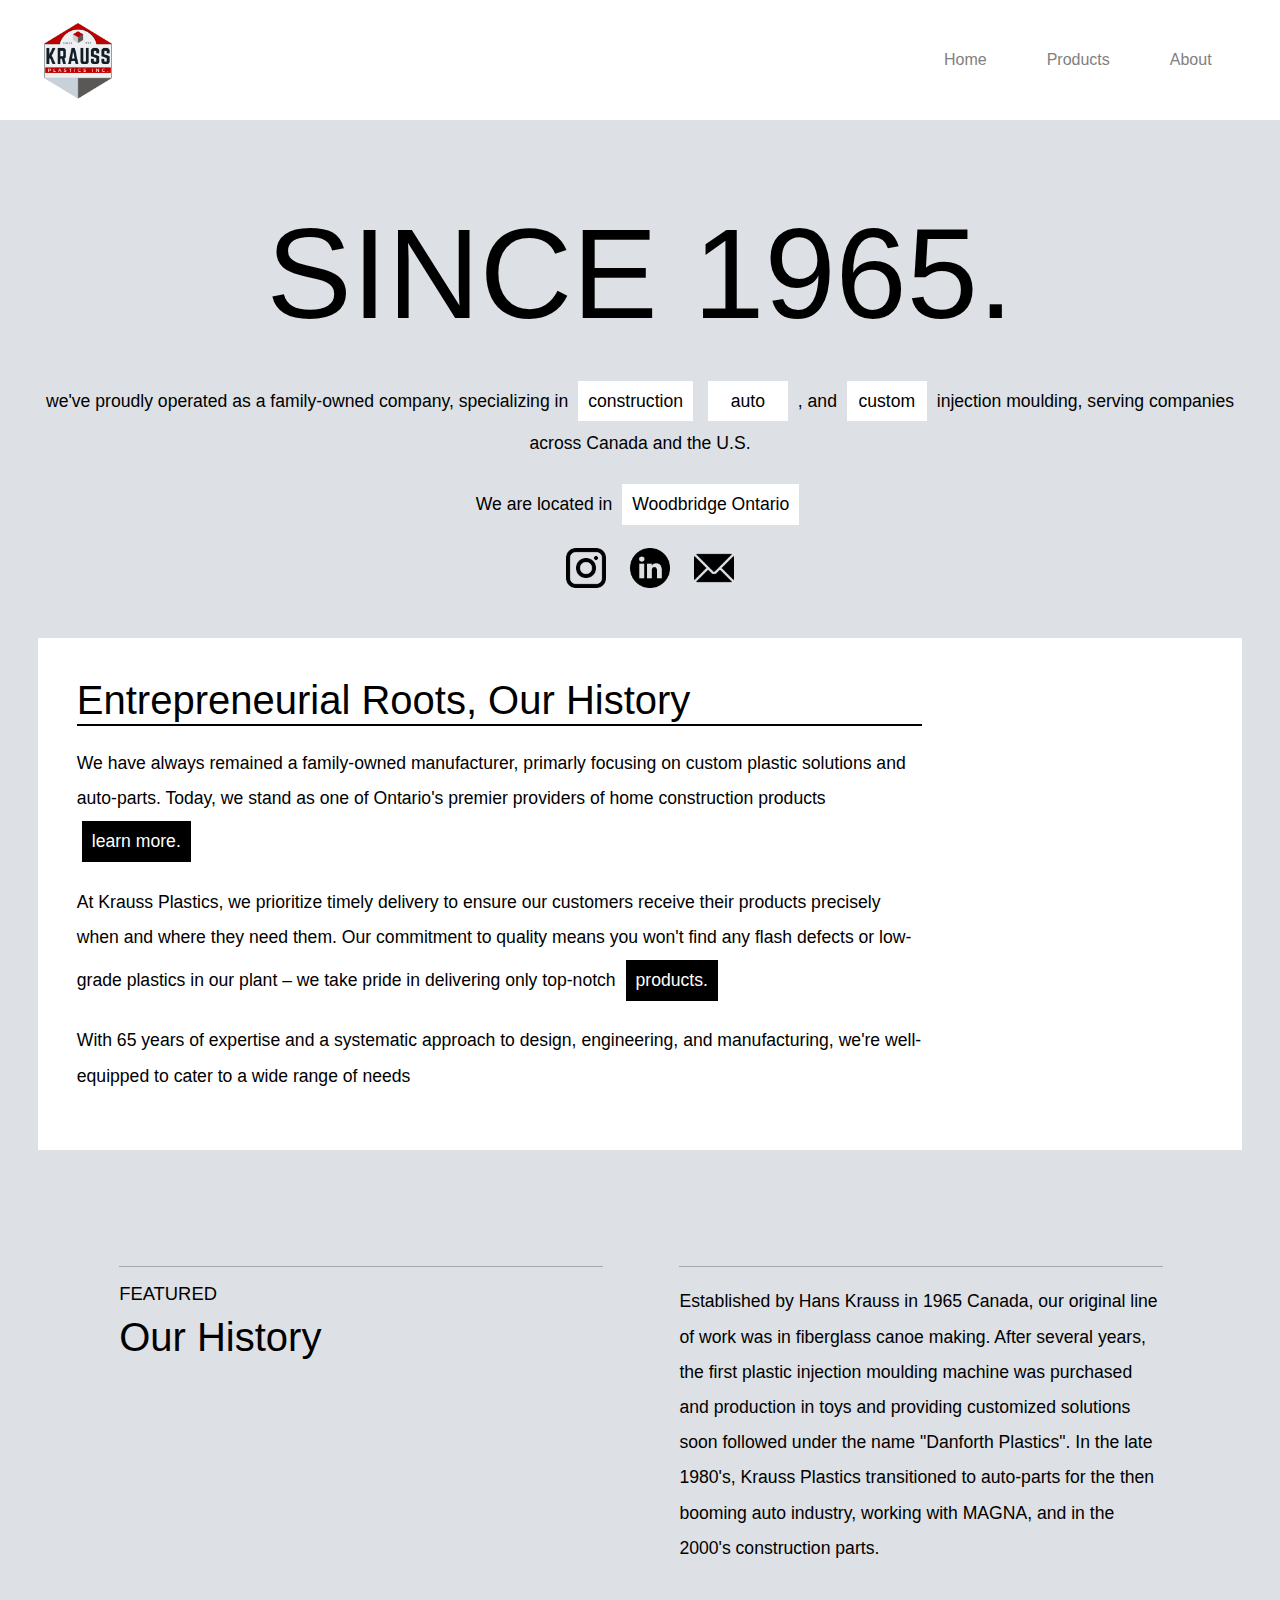
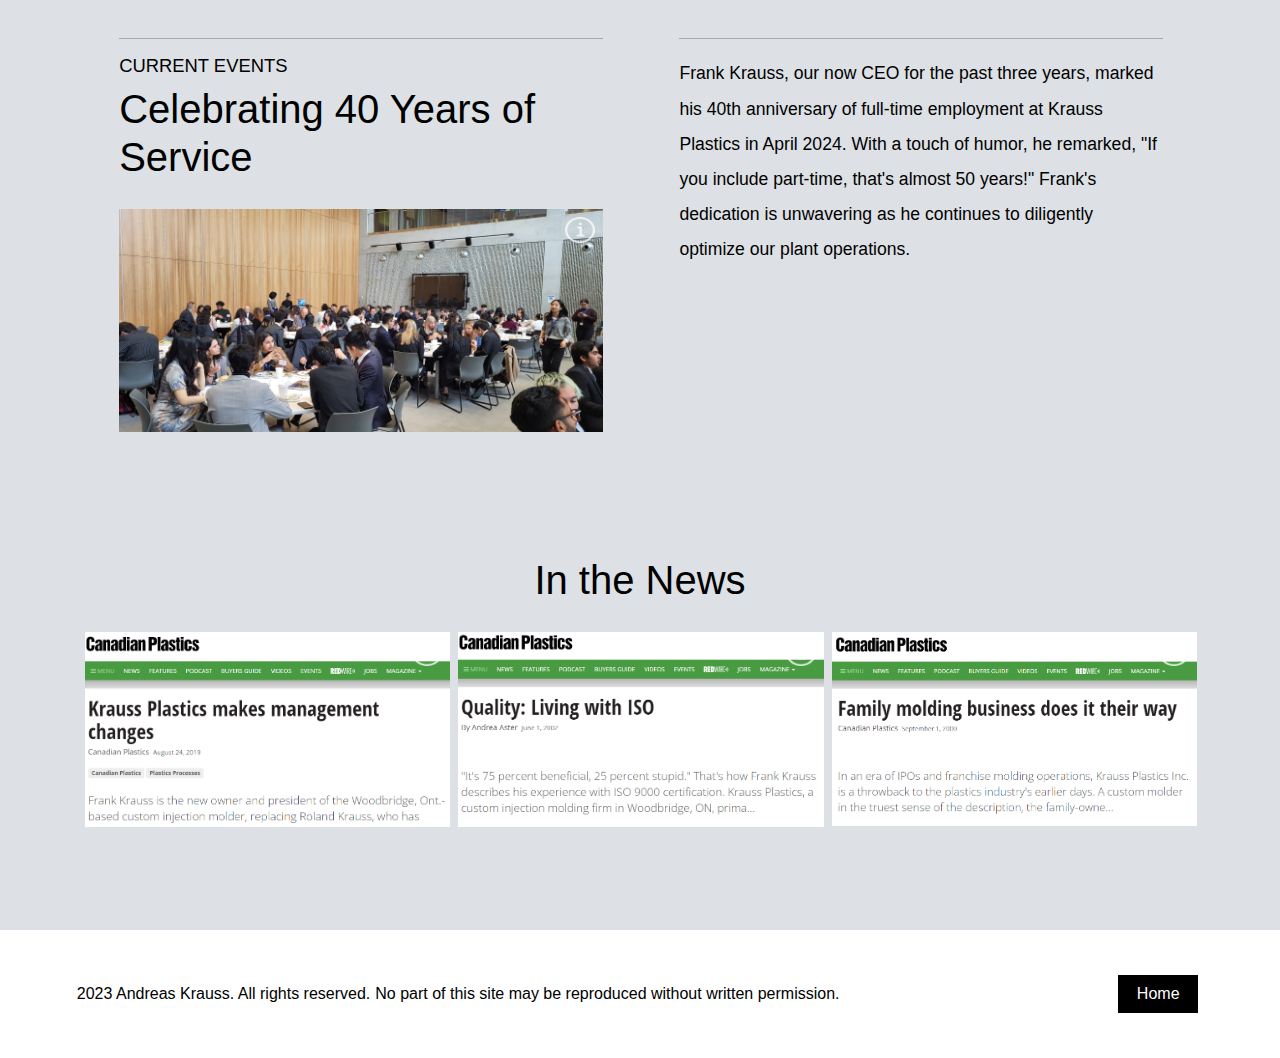
==== about.html @ 6f886833 "Project Initialization." ====
<!DOCTYPE html>
<html lang="en">
<head>

  <meta charset="UTF-8">
  <meta http-equiv="X-UA-Compatible" content="IE=edge">
  <meta name="viewport" content="width=device-width, initial-scale=1">

  <link rel="stylesheet" href="css/bootstrap.min.css">
  <link rel="stylesheet" href="css/main_styles.css">
  <link rel="stylesheet" href="css/user_bar_styles.css">
  <link rel="stylesheet" href="css/column&button_styles.css">
  <link rel="stylesheet" href="css/responsive_styles.css">

  <script src="js/info_button.js" defer></script>
  <script src="js/dynamic_loading.js"></script>
  <script src="js/slides.js" defer></script>


  <title>AK</title>
  <link rel="icon" type="image/png" href="media/icons/favicon.png">
</head>
<body>

<section class="navbar">
  <img src="media/home/logo.png" style="width: 80px; height: 80px; margin-right: auto; margin-block: 20px">
  <a href="index.html">Home</a>
  <a href="products.html">Products</a>
  <a href="about.html">About</a>

</section>

<section class="intro_content">
  <div class="title"> SINCE 1965. </div>
  <p> we've proudly operated as a family-owned company, specializing in <a href="" class="button_1">construction</a> <a href="" class="button_1">auto</a> , and <a href="" class="button_1">custom</a> injection moulding, serving companies across Canada and the U.S. </p>
  <p> We are located in <a href="products.html" class="button_1b">Woodbridge Ontario </a>
  <div class="social_bar"> <a href="https://www.instagram.com/andreas.krauss.04/"><img src="media/icons/instagram.png" alt=""></a> <a href="https://www.linkedin.com/in/andreskrauss/"><img src="media/icons/linkedin.png" alt=""></a> <a href="mailto:andreas@andreas.krauss.ca"><img src="media/icons/email.png" alt=""></a> </div>
</section>


<section class="history_content">
  <div style="width: 75%">
    <h1> Entrepreneurial Roots, Our History </h1>
    <p> We have always remained a family-owned manufacturer, primarly focusing on custom plastic solutions and auto-parts. Today, we stand as one of Ontario's premier providers of home construction products <a href="about.html" class="button_1c">learn more.</a> </p>
    <p> At Krauss Plastics, we prioritize timely delivery to ensure our customers receive their products precisely when and where they need them. Our commitment to quality means you won't find any flash defects or low-grade plastics in our plant – we take pride in delivering only top-notch <a href="products.html" class="button_1c"> products.</a> </p>
    <p> With 65 years of expertise and a systematic approach to design, engineering, and manufacturing, we're well-equipped to cater to a wide range of needs </p>
  </div>
</section>


<section class="sub_content" style=""">
  <div class="row2">
    <div class="column2">
      <hr>
      <h5> FEATURED</h5>
      <h1> Our History </h1>
    </div>

    <div class="column2">
      <hr>
      <p>Established by Hans Krauss in 1965 Canada, our original line of work was in fiberglass canoe making. After several years, the first plastic injection moulding machine was purchased and production in toys and providing customized solutions soon followed under the name "Danforth Plastics". In the late 1980's, Krauss Plastics transitioned to auto-parts for the then booming auto industry, working with MAGNA, and in the 2000's construction parts.</p>
    </div>
  </div>
<div class="row2">
  <div class="column2">
    <hr>
    <h5> CURRENT EVENTS</h5>
    <h1> Celebrating 40 Years of Service </h1>
    <div class="img_container2">
      <a href="https://www.linkedin.com/in/andreskrauss/recent-activity/all/" class="social-item"  target="_blank"> <img src="media/icons/info.png"></a>
      <img src="media/projects/networking/rsm/rsm_1.jpg" alt="Project 2">
      <div class="caption-text"> Hosting Ready Set Market 2023 with IBA.</div>
    </div>
  </div>

  <div class="column2">
    <hr>
    <p>
      Frank Krauss, our now CEO for the past three years, marked his 40th anniversary of full-time employment at Krauss Plastics in April 2024. With a touch of humor, he remarked, "If you include part-time, that's almost 50 years!" Frank's dedication is unwavering as he continues to diligently optimize our plant operations. </p>
  </div>
</div>
</section>

<section class="sub_content">
  <br>
  <h1> In the News </h1>


  <div class="row">
    <div class="column">
      <div class="img_container">
        <a href="https://www.canplastics.com/features/quality-living-with-iso/" class="social-item"  target="_blank"> <img src="media/icons/info.png"></a>
        <img src="media/news/canadian_plastics.PNG" alt="Project 2">
        <div class="caption-text">Promotion of Frank Krauss in 2019, joined by Ingrid Krauss now Vice-President, and the Production Manager John Krauss</div>
      </div>
    </div>

    <div class="column">
      <div class="img_container">
        <a href="https://www.canplastics.com/features/quality-living-with-iso/" class="social-item"  target="_blank"> <img src="media/icons/info.png"></a>
        <img src="media/news/iso_article.PNG" class="caption" alt="Project 5">
        <div class="caption-text">An interview with then production manager Frank Krauss.</div>
      </div>
    </div>
    <div class="column column_odd">
      <div class="img_container">
        <a href="https://www.canplastics.com/canplastics/krauss-plastics-makes-management-changes/1003450609/" class="social-item"  target="_blank"> <img src="media/icons/info.png"></a>
        <img src="media/news/managment_change.PNG" class="caption" alt="">
        <div class="caption-text"> First featured in the Canadian Plastics Magazine. </div>
      </div>
    </div>


  </div>
</section>







<footer>
  2023 Andreas Krauss. All rights reserved. <span class="responsive_remove" style="margin-left: 5px">  No part of this site may be reproduced without written permission. </span>
  <a href="index.html" class="button_1b" style="margin-left: auto; text-align: center; background-color: black; color: white"> Home</a>
</footer>


</body>
</html>
---- css/main_styles.css ----
* {
    box-sizing: border-box;
}


:root {
    --primary-bg-color: #DDE0E4;
    --secondary-bg-color: #FFFFFF;
    --primary-text-color: black;
    --accent-color-A: #A6ABBD;
    --accent-color-B: #484848;

}

.intro_content, .history_content {
    margin-block: 50px;
    margin-inline: 3vw;
    text-align: center;
    align-items: center;
}

.history_content {
    text-align: left;
    background-color: white;
    padding: 3vw;
}
.history_content p {
    margin-block: 1em;
}

.history_content h1 {
    border-bottom: 2px solid black;

}

body {
    /* Default font */
    background-color: var(--primary-bg-color);
    color: var(--primary-text-color);
    font-weight: lighter;
    font-family: "Lato", sans-serif;


}



/*Main Sections */
.main_content {
    margin-block: 100px;
    margin-inline: 3vw;
    padding: 3vw;
    background-color: var(--secondary-bg-color);
    text-align: center;
    align-items: center;

}

.sub_content {
    margin-block: 100px;
    margin-inline: 6vw;
    text-align: center;
    align-items: center;
}


.slides_content img{
    width: 100%;
    height: 100%;
}

.sub_content img {
    width: 100%;
    height: 100%;
}






/* FOOTER */
footer {
    margin-top: 8vw;
    padding-inline: 6vw;
    padding-block: 40px;
    background-color: white;
    color: black;
    display: flex;
    text-align: center;
    align-items: center;

}

/* GENERAL */

p {
    margin-block: 1em;
    font-size: 1.1em;
    line-height: 2;
}

h1 {
    margin-bottom: 20px;
}

h5 {
    font-size: 1.15em;

}
a {
    text-decoration: none;
}
.title {
    font-size: 8em;
    display: inline-block;
    line-height: 1em;
    padding-top: 40px;
    margin-bottom: 20px;



}
---- css/user_bar_styles.css ----
/*SOCIAL BAR */
.social_bar {
    display: inline;
    align-items: center;
}

.social_bar img {
    width: 40px; /* Adjust the percentage as needed */
    height: auto; /* Maintain the aspect ratio */
    margin-left: 20px;
    transition: transform 0.3s ease; /* Smooth transition for the transform property */
}

.social_bar img:hover {
    transform: scale(1.2); /* Increase the size by 20% on hover */

}




/* NAVIGATION BAR */
.navbar {
    background-color: var(--secondary-bg-color);
    overflow: hidden;
    padding-inline: 3vw;
    padding-block: 0px; /*see the logo*/
    display: flex;
    justify-content: end; /* Align links to the right */
}

.navbar a {
    display: inline-block;
    color: grey;
    padding: 10px;
    text-decoration: none;
    border-radius: 20px;
    margin-inline: 20px;
    transition: background-color 0.3s, color 0.3s; /* Added transitions for background-color and color */
}
.navbar div {
    font-size: 3em;
}

.navbar a:hover {
    background-color: #ddd;
    color: black;
}

/* Slideshow container */
.slideshow-container {
    max-width: 1000px;
    position: relative;
    margin: auto;

}

/* Hide the images by default */
.mySlides {
    display: none;
}

/* Next & previous buttons */
.prev, .next {
    cursor: pointer;
    position: absolute;
    top: 50%;
    width: auto;
    font-size: 2em;
    margin-top: -22px;
    padding: 16px;
    color: white;
    transition: 0.6s ease;
    border-radius: 0 3px 3px 0;
    user-select: none;
}
.prev {
    right: 95.80%;
}

/* Position the "next button" to the right */
.next {
    right: 0;
    border-radius: 3px 0 0 3px;
}

/* On hover, add a black background color with a little bit see-through */
.prev:hover, .next:hover {
    background-color: rgba(219, 219, 219, 0.18);
}

/* Caption text */
.text {
    color: #f2f2f2;
    font-size: 15px;
    padding: 20px 12px;
    position: absolute;
    bottom: 8px;
    width: 100%;
    text-align: center;
}

/* Number text (1/3 etc) */
.numbertext {
    color: #f2f2f2;
    font-size: 12px;
    padding: 8px 12px;
    position: absolute;
    top: 0;
}

/* The dots/bullets/indicators */
.dot {
    cursor: pointer;
    height: 15px;
    width: 15px;
    margin: 20px 2px;
    background-color: #bbb;
    display: inline-block;
    transition: background-color 0.6s ease;
}

.active, .dot:hover {
    background-color: black;
}

/* Fading animation */
.fade {
    animation-name: fade;
    animation-duration: 1.5s;
    animation-fill-mode: forwards; /* Keeps the styles after the animation finishes */
}

@keyframes fade {
    from { opacity: 0; }
    to { opacity: 1; }
}
---- css/column&button_styles.css ----
/* 3 COLUMN SECTION */
.row {
    display: flex;
    flex-wrap: wrap;
    margin-left: 4px;
    margin-right: 2px;

}
.column {
    flex: 33%;
    max-width: 33.33%; /* limited the 3rd column at 33% for some reason */
    padding: 0px 4px;
}

.column img {
    margin-top: 8px;
    vertical-align: middle;
    width: 100%;
    transition: filter 0.3s ease, opacity 0.3s ease;
}

.img_container {
    position: relative;
    display: inline-block; /* Ensure inline-block for positioning */
}

.img_container:hover .caption-text {
    visibility: visible;
    opacity: 1;
}

.social-item {
    position: absolute;
    filter: invert(100%);
    top: 8px; /* Adjust the top position as needed */
    right: 8px; /* Adjust the right position as needed */
    z-index: 1; /* Ensure the icon appears above other content */
    opacity: 0.80;
    width: 30px;
    height: 26px


}

.caption-text {
    position: absolute;
    bottom: 0;
    left: 0;
    width: 100%;
    background-color: black;
    color: white;
    text-align: center;
    padding: 8px;
    visibility: hidden;
    opacity: 0;
    transition: opacity 0.3s, visibility 0.3s; /* Updated transition property */

}




    /* Responsive layout - makes a two column-layout instead of four columns */
    @media screen and (max-width: 800px) {
        .column {
            flex: 50%;
            max-width: 50%;
        }
        .column_odd{
            flex: 100%;
            max-width: 100%;
        }
    }

    /* Responsive layout - makes the two columns stack on top of each other instead of next to each other */
    @media screen and (max-width: 600px) {
        .column {
            flex: 100%;
            max-width: 100%;
        }
    }

/* 2 COLUMN SECTION */
.row2 {
    display: flex;
    flex-wrap: wrap;
    margin-left: 4px;
    margin-right: 2px;
    margin-top: 3vw;
}
.column2 {
    flex: 50%;
    max-width: 50%;
    padding: 0px 3vw;
    text-align: left;
}

.column2 img {
    margin-top: 8px;
    vertical-align: middle;
    width: 100%;
    transition: filter 0.3s ease, opacity 0.3s ease;
}

.img_container2 {
    position: relative;
    display: inline-block; /* Ensure inline-block for positioning */
}

.img_container2:hover .caption-text2 {
    visibility: visible;
    opacity: 1;
}

.social-item2 {
    position: absolute;
    filter: invert(100%);
    top: 8px; /* Adjust the top position as needed */
    right: 8px; /* Adjust the right position as needed */
    z-index: 1; /* Ensure the icon appears above other content */
    opacity: 0.80;
    width: 30px;
    height: 26px;
}

.caption-text2 {
    position: absolute;
    bottom: 0;
    left: 0;
    width: 100%;
    background-color: rgba(24, 24, 24, 0.6); /* Adjust the background color and opacity */
    color: #000000;
    text-align: center;
    padding: 8px;
    visibility: hidden;
    opacity: 0;
    transition: opacity 0.3s, visibility 0.3s; /* Updated transition property */
}

/* Responsive layout - makes a single column layout */
@media screen and (max-width: 1000px) {
    .column2 {
        flex: 100%;
        max-width: 100%;
    }
}

/* BUTTONS */
.button_1, .button_1b , .button_1c {
    display: inline-block;
    background-color: white;
    color: black;
    padding: 5px 10px; /* Adjust padding as needed */
    margin: 5px;
    min-width: 80px; /* Adjust the value according to your needs */
    white-space: nowrap; /* Prevent text from wrapping */
    line-height: 1.75;
    transition: transform 0.2s ease, background-color 0.5s ease, color 0.5s ease; /* Apply transition to transform, background-color, and color properties */
}

.button_1:hover {
    transform: scale(1.05); /* Scale up by 5% on hover */
    background-color: black; /* Change background color on hover */
    color: white; /* Change text color on hover */
}

.button_1b:hover {
    background-color: red;
    color: white;
}

.button_1c:hover {
    transform: scale(1.05); /* Scale up by 5% on hover */
}

.button_1c {
    color: white;
    background-color: black;
}
.button_1c:hover {
    transform: scale(1.05); /* Scale up by 5% on hover */
    background-color: red; /* Change background color on hover */
    color: white; /* Change text color on hover */
}
---- css/responsive_styles.css ----
.responsive_add {
    display:none;
}

/* Media Queries */
@media (max-width: 1024px) {
    /* Tablet styles */
    .navbar {
        padding: 10px 5vw; /* Adjust padding for tablet */
    }
}

@media (max-width: 768px) {
    /* Mobile styles */
    .navbar {
        justify-content: center; /* Center links on mobile */

    }
    .column-1-3 {
        display: none;
    }

    .navbar a {
        display: block;
        margin-bottom: 10px;
        margin-inline: 10px;
    }



    .responsive_remove {
        display: none;
    }
    .title {
        font-size: 3em;
    }
    .centered_content {
        padding-inline: 6vw;
    }

    .main_content {
        margin-inline: 0;
        border-radius: 0;
        padding-inline: 6vw;
    }

    .responsive_add {
        display: block;
        margin-left: 10px;
    }



}
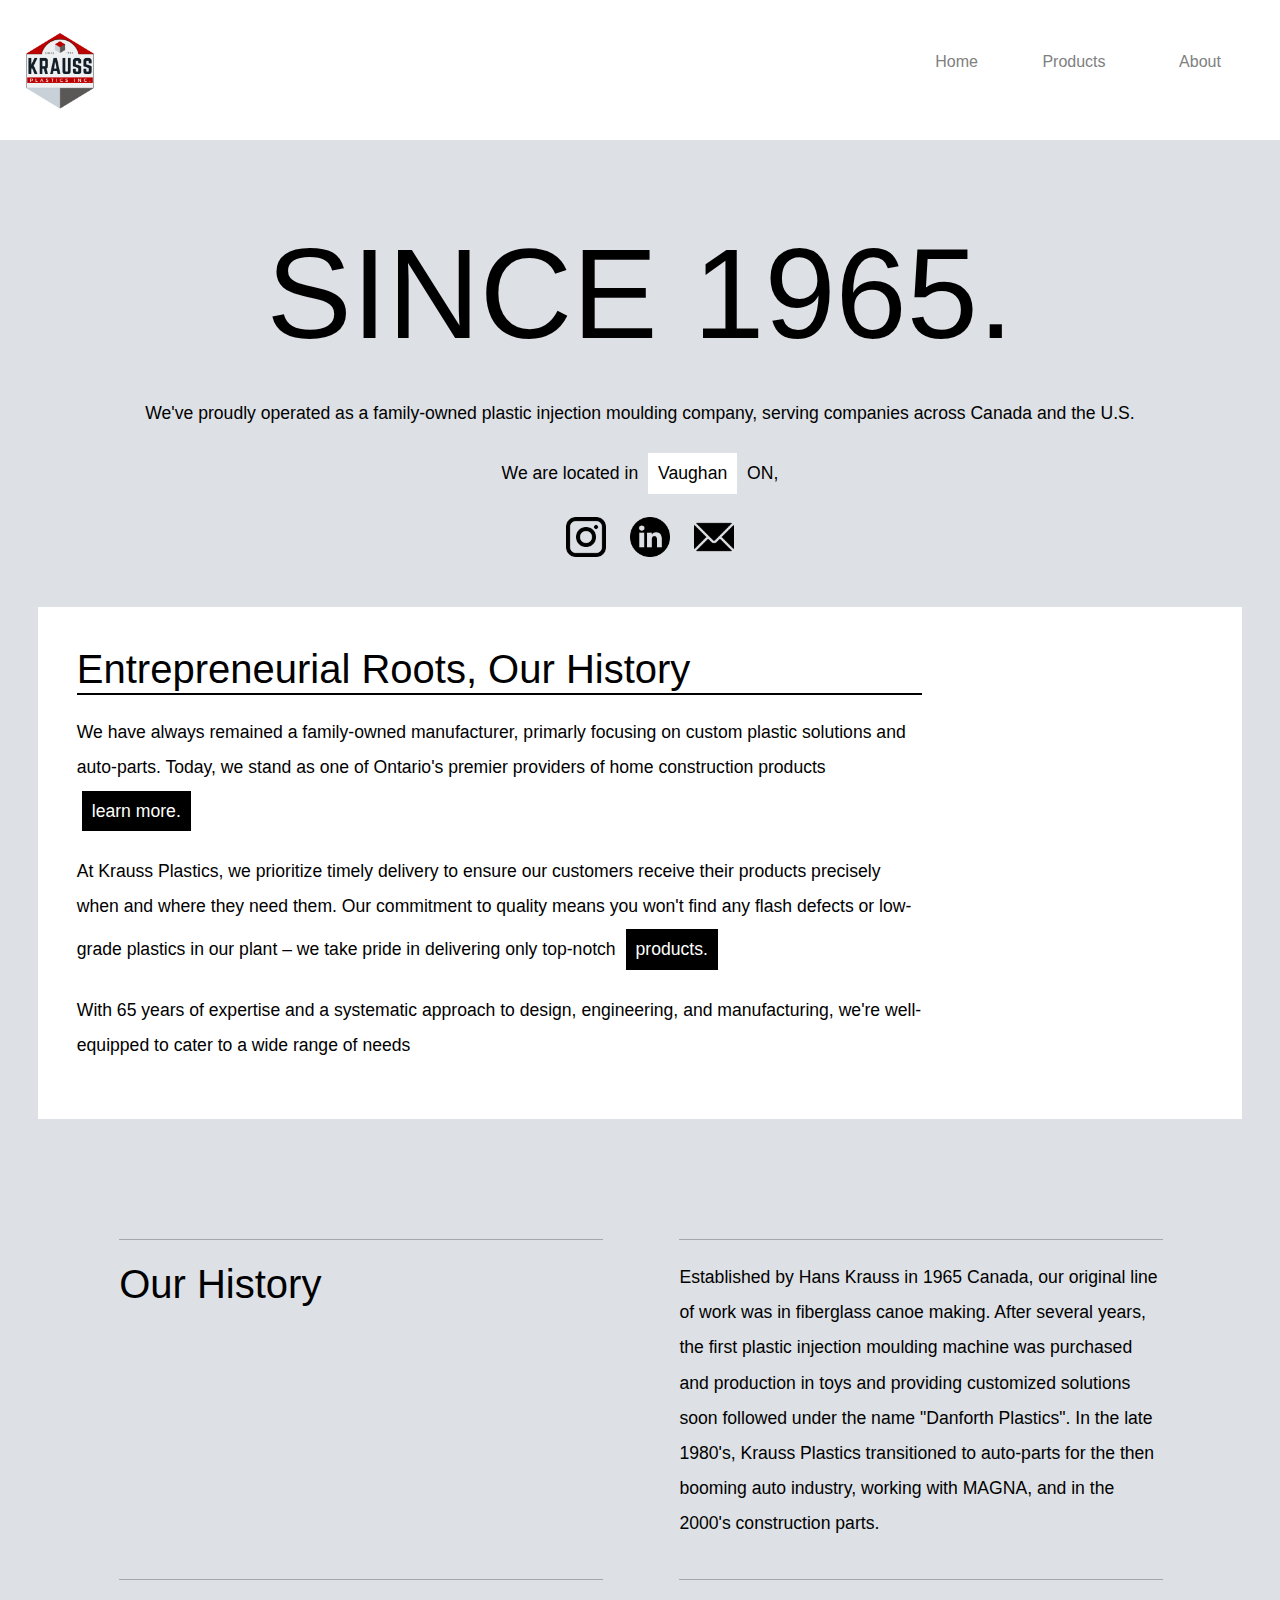
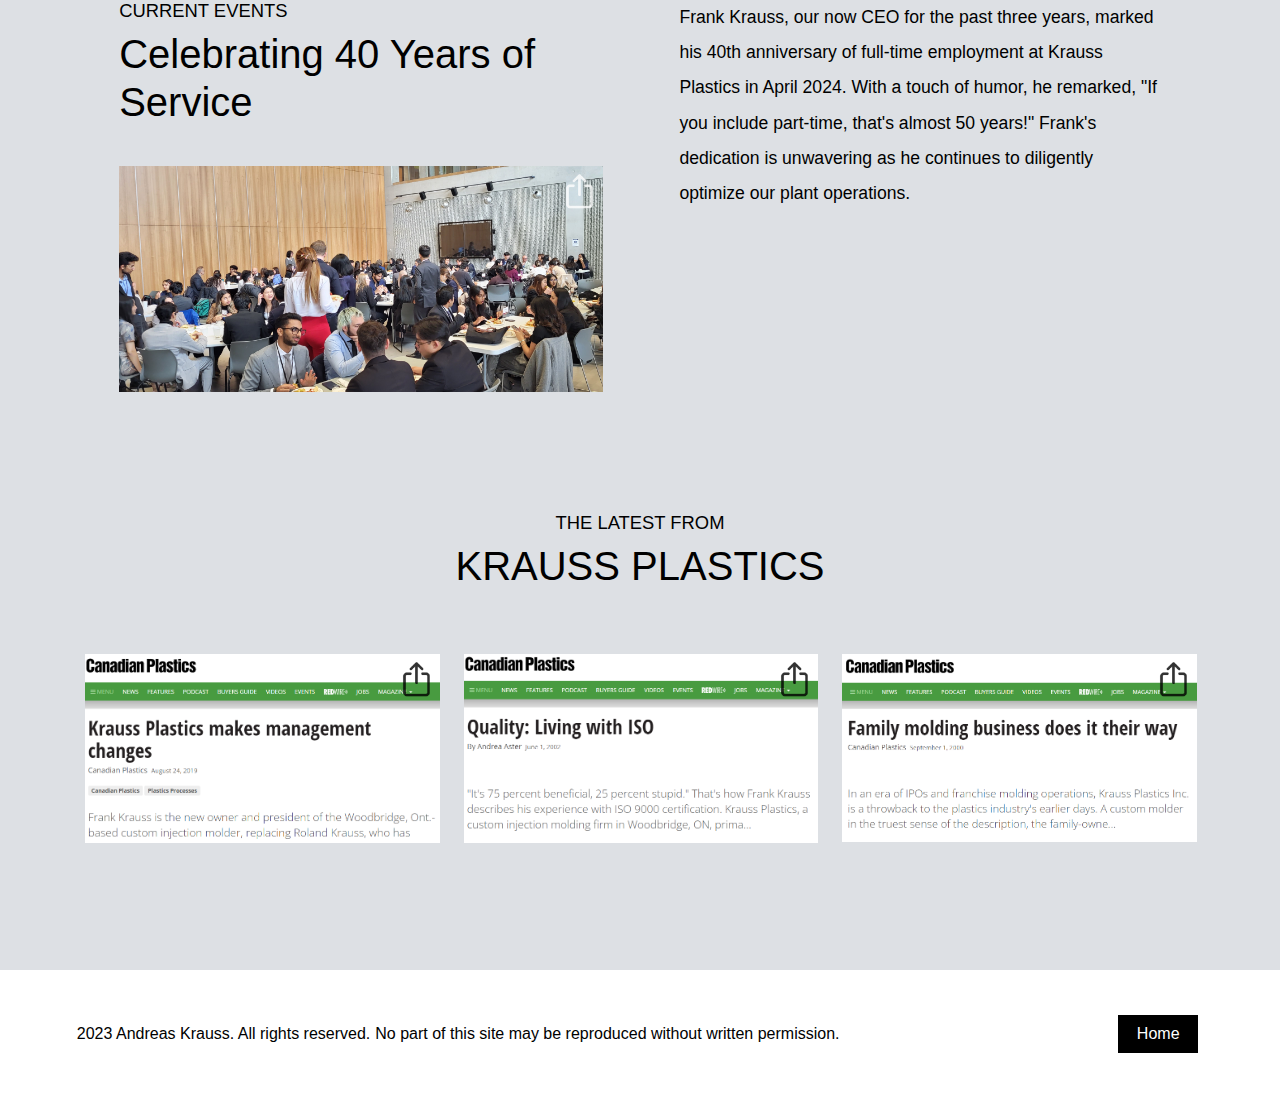
==== commit 90d06d95: "Finished Product Catalogue and updated Navbar. Still plenty of work to complete but this is an accep" ====
--- a/about.html
+++ b/about.html
@@ -23,17 +23,32 @@
 <body>
 
 <section class="navbar">
-  <img src="media/home/logo.png" style="width: 80px; height: 80px; margin-right: auto; margin-block: 20px">
-  <a href="index.html">Home</a>
-  <a href="products.html">Products</a>
-  <a href="about.html">About</a>
+    <img src="media/home/logo.png" style="width: 80px; height: 80px; margin-right: auto; margin-block: 20px">
+    <ul class="nav-links">
+        <li><a href="index.html">Home</a></li>
+        <li class="dropdown">
+            <a href="product_catalogue.html" class="dropbtn">Products</a>
+            <div class="dropdown-content">
+                <a href="product_catalogue.html">item 1</a>
+                <a href="#">item 2</a>
+            </div>
+        </li>
 
+        <li class="dropdown">
+            <a href="about.html" class="dropbtn">About</a>
+            <div class="dropdown-content">
+                <a href="product_catalogue.html">item 1</a>
+                <a href="#">item 2</a>
+            </div>
+        </li>
+    </ul>
 </section>
+
 
 <section class="intro_content">
   <div class="title"> SINCE 1965. </div>
-  <p> we've proudly operated as a family-owned company, specializing in <a href="" class="button_1">construction</a> <a href="" class="button_1">auto</a> , and <a href="" class="button_1">custom</a> injection moulding, serving companies across Canada and the U.S. </p>
-  <p> We are located in <a href="products.html" class="button_1b">Woodbridge Ontario </a>
+  <p> We've proudly operated as a family-owned plastic injection moulding company, serving companies across Canada and the U.S.</p>
+  <p> We are located in <a href="product_catalogue.html" class="button_1b"> Vaughan </a> ON,
   <div class="social_bar"> <a href="https://www.instagram.com/andreas.krauss.04/"><img src="media/icons/instagram.png" alt=""></a> <a href="https://www.linkedin.com/in/andreskrauss/"><img src="media/icons/linkedin.png" alt=""></a> <a href="mailto:andreas@andreas.krauss.ca"><img src="media/icons/email.png" alt=""></a> </div>
 </section>
 
@@ -42,71 +57,70 @@
   <div style="width: 75%">
     <h1> Entrepreneurial Roots, Our History </h1>
     <p> We have always remained a family-owned manufacturer, primarly focusing on custom plastic solutions and auto-parts. Today, we stand as one of Ontario's premier providers of home construction products <a href="about.html" class="button_1c">learn more.</a> </p>
-    <p> At Krauss Plastics, we prioritize timely delivery to ensure our customers receive their products precisely when and where they need them. Our commitment to quality means you won't find any flash defects or low-grade plastics in our plant – we take pride in delivering only top-notch <a href="products.html" class="button_1c"> products.</a> </p>
+    <p> At Krauss Plastics, we prioritize timely delivery to ensure our customers receive their products precisely when and where they need them. Our commitment to quality means you won't find any flash defects or low-grade plastics in our plant – we take pride in delivering only top-notch <a href="product_catalogue.html" class="button_1c"> products.</a> </p>
     <p> With 65 years of expertise and a systematic approach to design, engineering, and manufacturing, we're well-equipped to cater to a wide range of needs </p>
   </div>
 </section>
 
 
-<section class="sub_content" style=""">
-  <div class="row2">
-    <div class="column2">
-      <hr>
-      <h5> FEATURED</h5>
-      <h1> Our History </h1>
+<section class="sub_content" style="">
+    <div class="row">
+        <div class="col2">
+            <hr>
+            <h1> Our History </h1>
+        </div>
+        <div class="col2">
+            <hr>
+            <p>Established by Hans Krauss in 1965 Canada, our original line of work was in fiberglass canoe making. After several years, the first plastic injection moulding machine was purchased and production in toys and providing customized solutions soon followed under the name "Danforth Plastics". In the late 1980's, Krauss Plastics transitioned to auto-parts for the then booming auto industry, working with MAGNA, and in the 2000's construction parts.</p>
+        </div>
     </div>
 
-    <div class="column2">
-      <hr>
-      <p>Established by Hans Krauss in 1965 Canada, our original line of work was in fiberglass canoe making. After several years, the first plastic injection moulding machine was purchased and production in toys and providing customized solutions soon followed under the name "Danforth Plastics". In the late 1980's, Krauss Plastics transitioned to auto-parts for the then booming auto industry, working with MAGNA, and in the 2000's construction parts.</p>
+    <div class="row">
+        <div class="col2">
+            <hr>
+            <h5> CURRENT EVENTS</h5>
+            <h1> Celebrating 40 Years of Service </h1>
+            <div class="product_cell">
+                <div class="img_container">
+                  <a href="product_catalogue.html" class="social-item" target="_blank"><img src="media/icons/share.png" alt="Share"></a>
+                  <img src="media/projects/networking/rsm_people.jpg" alt="Product Image">
+                </div>
+          </div>
+        </div>
+
+        <div class="col2">
+           <hr>
+            <p> Frank Krauss, our now CEO for the past three years, marked his 40th anniversary of full-time employment at Krauss Plastics in April 2024. With a touch of humor, he remarked, "If you include part-time, that's almost 50 years!" Frank's dedication is unwavering as he continues to diligently optimize our plant operations. </p>
+        </div>
+
     </div>
+</section>
+<section class="sub_content">
+
+  <div style="margin-block: 40px">
+  <h5> THE LATEST FROM  </h5>
+  <h1> KRAUSS PLASTICS </h1>
   </div>
-<div class="row2">
-  <div class="column2">
-    <hr>
-    <h5> CURRENT EVENTS</h5>
-    <h1> Celebrating 40 Years of Service </h1>
-    <div class="img_container2">
-      <a href="https://www.linkedin.com/in/andreskrauss/recent-activity/all/" class="social-item"  target="_blank"> <img src="media/icons/info.png"></a>
-      <img src="media/projects/networking/rsm/rsm_1.jpg" alt="Project 2">
-      <div class="caption-text"> Hosting Ready Set Market 2023 with IBA.</div>
-    </div>
-  </div>
-
-  <div class="column2">
-    <hr>
-    <p>
-      Frank Krauss, our now CEO for the past three years, marked his 40th anniversary of full-time employment at Krauss Plastics in April 2024. With a touch of humor, he remarked, "If you include part-time, that's almost 50 years!" Frank's dedication is unwavering as he continues to diligently optimize our plant operations. </p>
-  </div>
-</div>
-</section>
-
-<section class="sub_content">
-  <br>
-  <h1> In the News </h1>
 
 
   <div class="row">
-    <div class="column">
+    <div class="col3" style="margin-right: 16px">
       <div class="img_container">
-        <a href="https://www.canplastics.com/features/quality-living-with-iso/" class="social-item"  target="_blank"> <img src="media/icons/info.png"></a>
+        <a href="https://www.canplastics.com/features/quality-living-with-iso/" class="social-item"  target="_blank"> <img style="filter: invert(100%)" src="media/icons/share.png"></a>
         <img src="media/news/canadian_plastics.PNG" alt="Project 2">
-        <div class="caption-text">Promotion of Frank Krauss in 2019, joined by Ingrid Krauss now Vice-President, and the Production Manager John Krauss</div>
       </div>
     </div>
 
-    <div class="column">
+    <div class="col3" style="margin-right: 16px;">
       <div class="img_container">
-        <a href="https://www.canplastics.com/features/quality-living-with-iso/" class="social-item"  target="_blank"> <img src="media/icons/info.png"></a>
+        <a href="https://www.canplastics.com/features/quality-living-with-iso/" class="social-item"  target="_blank"> <img style="filter: invert(100%)" src="media/icons/share.png"></a>
         <img src="media/news/iso_article.PNG" class="caption" alt="Project 5">
-        <div class="caption-text">An interview with then production manager Frank Krauss.</div>
       </div>
     </div>
-    <div class="column column_odd">
+    <div class="col3">
       <div class="img_container">
-        <a href="https://www.canplastics.com/canplastics/krauss-plastics-makes-management-changes/1003450609/" class="social-item"  target="_blank"> <img src="media/icons/info.png"></a>
+        <a href="https://www.canplastics.com/canplastics/krauss-plastics-makes-management-changes/1003450609/" class="social-item"  target="_blank"> <img style="filter: invert(100%)" src="media/icons/share.png"></a>
         <img src="media/news/managment_change.PNG" class="caption" alt="">
-        <div class="caption-text"> First featured in the Canadian Plastics Magazine. </div>
       </div>
     </div>
 
--- a/css/main_styles.css
+++ b/css/main_styles.css
@@ -43,7 +43,13 @@
 
 }
 
+hr {
+    margin-block: 20px;
+}
 
+img {
+
+}
 
 /*Main Sections */
 .main_content {
@@ -117,7 +123,15 @@
     line-height: 1em;
     padding-top: 40px;
     margin-bottom: 20px;
+    font-weight: 300;
 
 
 
 }
+
+iframe {
+    width: 100%;
+    height: 400px;
+    border: 0;
+    aspect-ratio: 16 / 9;
+}--- a/css/user_bar_styles.css
+++ b/css/user_bar_styles.css
@@ -24,31 +24,82 @@
 
 /* NAVIGATION BAR */
 .navbar {
-    background-color: var(--secondary-bg-color);
-    overflow: hidden;
-    padding-inline: 3vw;
-    padding-block: 0px; /*see the logo*/
+    background-color: var(--secondary-bg-color); /* Background color */
+    padding: 10px 20px; /* Adjust padding as needed */
     display: flex;
-    justify-content: end; /* Align links to the right */
+    align-items: center;
 }
 
-.navbar a {
-    display: inline-block;
-    color: grey;
-    padding: 10px;
-    text-decoration: none;
-    border-radius: 20px;
-    margin-inline: 20px;
-    transition: background-color 0.3s, color 0.3s; /* Added transitions for background-color and color */
-}
-.navbar div {
-    font-size: 3em;
+/* Navigation links */
+.nav-links {
+    list-style-type: none; /* Remove bullet points */
 }
 
-.navbar a:hover {
-    background-color: #ddd;
+.nav-links li {
+    display: inline-block;
+}
+
+.nav-links li a {
+    color: grey;
+    text-decoration: none;
+    padding: 10px;
+    margin-inline: 20px;
+    transition: background-color 0.3s, color 0.3s;
+    text-align: center;
+    min-width: 80px;
+}
+
+.nav-links li a:hover {
+    background-color: rgba(199, 199, 199, 0.7);
     color: black;
 }
+
+/* Dropdown container */
+.dropdown {
+    position: relative;
+    display: inline-block;
+
+}
+
+/* Dropdown button */
+.dropbtn {
+    display: block;
+}
+
+/* Dropdown content (hidden by default) */
+.dropdown-content {
+    display: none;
+    position: absolute;
+    background-color: rgba(255, 0, 0, 0);
+    z-index: 1; /* Ensure the dropdown stays above other content */
+    margin-inline: 0;
+    width: 100%;
+
+}
+
+/* Links inside the dropdown */
+.dropdown-content a {
+    color: grey;
+    padding: 0;
+    display: block;
+    text-decoration: none;
+    text-align: center;
+    transition: background-color 0.3s, color 0.3s; /* Added transitions for background-color and color */
+    background-color: white;
+}
+
+/* Change color of dropdown links on hover */
+.dropdown-content a:hover {
+    background-color: rgba(199, 199, 199, 0.7);
+    color: black;
+}
+
+/* Show the dropdown content on hover */
+.dropdown:hover .dropdown-content {
+    display: block;
+}
+
+
 
 /* Slideshow container */
 .slideshow-container {
--- a/css/column&button_styles.css
+++ b/css/column&button_styles.css
@@ -1,31 +1,152 @@
 
-/* 3 COLUMN SECTION */
 .row {
     display: flex;
     flex-wrap: wrap;
     margin-left: 4px;
     margin-right: 2px;
-
-}
-.column {
-    flex: 33%;
-    max-width: 33.33%; /* limited the 3rd column at 33% for some reason */
-    padding: 0px 4px;
-}
-
-.column img {
-    margin-top: 8px;
+}
+
+
+.col, .col3 {
+    flex-grow: 1;
+    flex-basis: 25%;
+    padding: 4px;
+}
+
+.col {
+    max-width: 25%;
+}
+
+
+.col2, .col2_lined_left, .col2_lined_right {
+    max-width: 50%;
+    padding: 0 3vw;
+    text-align: left;
+}
+
+.col2_lined_left, .col2_lined_right {
+    border: 1px solid darkgray;
+    box-sizing: border-box; /* Include border width in the element's total width */
+    padding-block: 5px;
+    padding-inline: 10px;
+
+
+}
+
+.col2_lined_right {
+    margin-left: -1px;
+
+}
+
+.col2_lined_left {
+    font-weight: 700;
+
+}
+
+.col2 img {
     vertical-align: middle;
     width: 100%;
     transition: filter 0.3s ease, opacity 0.3s ease;
 }
 
+.col2 .img_container {
+    margin-block: 20px
+}
+
+
+
+.col img {
+    vertical-align: middle;
+    width: 100%;
+    transition: filter 0.3s ease, opacity 0.3s ease;
+}
+
 .img_container {
     position: relative;
     display: inline-block; /* Ensure inline-block for positioning */
-}
-
-.img_container:hover .caption-text {
+    margin-block: 20px;
+}
+
+.product_details_button {
+    position: absolute;
+    filter: invert(100%);
+    top: 8px; /* Adjust the top position as needed */
+    right: 8px; /* Adjust the right position as needed */
+    z-index: 1; /* Ensure the icon appears above other content */
+    opacity: 0.80;
+    width: 30px;
+    height: 26px;
+    transition: transform 0.3s ease; /* Add transition property */
+}
+
+/* Scale up the icon on hover */
+.product_details_button:hover {
+    transform: scale(1.2); /* Adjust the scale factor as needed */
+}
+
+.product_cell .price {
+    font-size: 2.5em;
+    line-height: 1;
+
+}
+
+
+.product_details .price {
+    font-size: 2.5em;
+    font-weight: 500;
+}
+
+.product_details img{
+    justify-content: center;
+    width: 50%;
+}
+.product_cell .discount_price {
+    margin-left: 40px;
+    font-size: 1.5em;
+    text-decoration: line-through;
+    color: grey;
+}
+.product_details p {
+    vertical-align: text-top;
+
+}
+
+
+/* Responsive layout - makes a two column-layout instead of four columns */
+@media screen and (max-width: 1200px) {
+    .col {
+        flex: 50%;
+        max-width: 50%;
+    }
+    .column_odd {
+        flex: 50%;
+        max-width: 50%;
+    }
+}
+
+/* Responsive layout - makes the two columns stack on top of each other instead of next to each other */
+@media screen and (max-width: 600px) {
+    .col {
+        flex: 100%;
+        max-width: 100%;
+    }
+    .column_odd {
+        flex: 100%;
+        max-width: 100%;
+    }
+}
+
+
+
+
+
+
+.img_container2 {
+    position: relative;
+    display: inline-block; /* Ensure inline-block for positioning */
+}
+
+.img_container2:hover .caption-text2 {
     visibility: visible;
     opacity: 1;
 }
@@ -38,90 +159,11 @@
     z-index: 1; /* Ensure the icon appears above other content */
     opacity: 0.80;
     width: 30px;
-    height: 26px
-
-
-}
-
-.caption-text {
-    position: absolute;
-    bottom: 0;
-    left: 0;
-    width: 100%;
-    background-color: black;
-    color: white;
-    text-align: center;
-    padding: 8px;
-    visibility: hidden;
-    opacity: 0;
-    transition: opacity 0.3s, visibility 0.3s; /* Updated transition property */
-
-}
-
-
-
-
-    /* Responsive layout - makes a two column-layout instead of four columns */
-    @media screen and (max-width: 800px) {
-        .column {
-            flex: 50%;
-            max-width: 50%;
-        }
-        .column_odd{
-            flex: 100%;
-            max-width: 100%;
-        }
-    }
-
-    /* Responsive layout - makes the two columns stack on top of each other instead of next to each other */
-    @media screen and (max-width: 600px) {
-        .column {
-            flex: 100%;
-            max-width: 100%;
-        }
-    }
-
-/* 2 COLUMN SECTION */
-.row2 {
-    display: flex;
-    flex-wrap: wrap;
-    margin-left: 4px;
-    margin-right: 2px;
-    margin-top: 3vw;
-}
-.column2 {
-    flex: 50%;
-    max-width: 50%;
-    padding: 0px 3vw;
-    text-align: left;
-}
-
-.column2 img {
-    margin-top: 8px;
-    vertical-align: middle;
-    width: 100%;
-    transition: filter 0.3s ease, opacity 0.3s ease;
-}
-
-.img_container2 {
-    position: relative;
-    display: inline-block; /* Ensure inline-block for positioning */
-}
-
-.img_container2:hover .caption-text2 {
-    visibility: visible;
-    opacity: 1;
-}
-
-.social-item2 {
-    position: absolute;
-    filter: invert(100%);
-    top: 8px; /* Adjust the top position as needed */
-    right: 8px; /* Adjust the right position as needed */
-    z-index: 1; /* Ensure the icon appears above other content */
-    opacity: 0.80;
-    width: 30px;
-    height: 26px;
+    transition: transform 0.3s ease; /* Add transition property for smooth hover effect */
+}
+
+.social-item:hover {
+    transform: scale(1.2); /* Enlarge the icon on hover */
 }
 
 .caption-text2 {
@@ -139,11 +181,22 @@
 }
 
 /* Responsive layout - makes a single column layout */
-@media screen and (max-width: 1000px) {
-    .column2 {
+@media screen and (max-width: 800px) {
+    .col2, .col2_lined_left, .col2_lined_right  {
         flex: 100%;
         max-width: 100%;
-    }
+
+    }
+    .col2_lined_left {
+        margin-left: -1px;
+        margin-bottom: -1px;
+    }
+
+    .row_lined{
+        margin-inline: 3vw;
+
+    }
+
 }
 
 /* BUTTONS */
